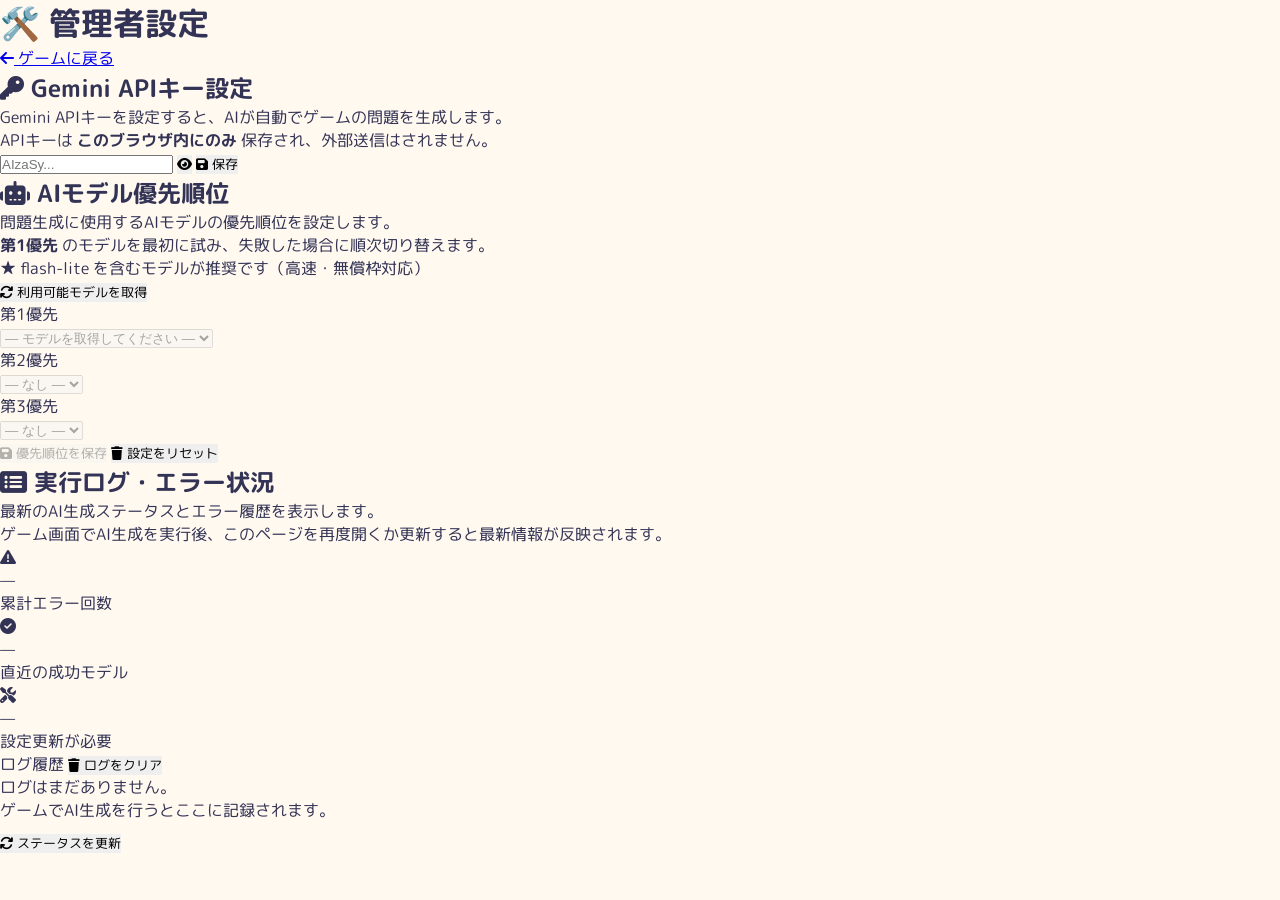
==== admin.html @ 8207ba92 "Create admin.html" ====
<!DOCTYPE html>
<html lang="ja">
<head>
  <meta charset="UTF-8" />
  <meta name="viewport" content="width=device-width, initial-scale=1.0" />
  <title>管理者設定 — ずけい れんしゅう</title>
  <link rel="stylesheet" href="css/style.css" />
  <link rel="stylesheet" href="css/admin.css" />
  <link href="https://fonts.googleapis.com/css2?family=M+PLUS+Rounded+1c:wght@400;700;800&display=swap" rel="stylesheet" />
  <link rel="stylesheet" href="https://cdn.jsdelivr.net/npm/@fortawesome/fontawesome-free@6.4.0/css/all.min.css" />
  <link rel="icon" href="data:,">
</head>
<body class="admin-body">

  <div class="admin-page">

    <!-- ヘッダー -->
    <header class="admin-header">
      <h1 class="admin-header-title">🛠️ 管理者設定</h1>
      <a href="index.html" class="admin-back-link">
        <i class="fa fa-arrow-left"></i> ゲームに戻る
      </a>
    </header>

    <!-- ==============================
         セクション 1: Gemini APIキー
         ============================== -->
    <section class="admin-section" id="section-apikey">
      <h2 class="admin-section-title">
        <i class="fa fa-key"></i> Gemini APIキー設定
      </h2>
      <div class="admin-section-body">
        <p class="admin-desc">
          Gemini APIキーを設定すると、AIが自動でゲームの問題を生成します。<br>
          APIキーは <strong>このブラウザ内にのみ</strong> 保存され、外部送信はされません。
        </p>
        <div class="admin-apikey-row">
          <input id="input-admin-apikey" type="password"
                 class="admin-input" placeholder="AIzaSy..." autocomplete="off" />
          <button id="btn-admin-apikey-show" class="admin-btn-icon" title="表示/非表示">
            <i class="fa fa-eye" id="apikey-eye-icon"></i>
          </button>
          <button id="btn-admin-apikey-save" class="admin-btn-primary">
            <i class="fa fa-save"></i> 保存
          </button>
        </div>
        <p id="apikey-status" class="admin-status-msg"></p>
      </div>
    </section>

    <!-- ==============================
         セクション 2: AIモデル優先順位
         ============================== -->
    <section class="admin-section" id="section-models">
      <h2 class="admin-section-title">
        <i class="fa fa-robot"></i> AIモデル優先順位
      </h2>
      <div class="admin-section-body">
        <p class="admin-desc">
          問題生成に使用するAIモデルの優先順位を設定します。<br>
          <strong>第1優先</strong> のモデルを最初に試み、失敗した場合に順次切り替えます。<br>
          <span class="admin-recommend-note">★ flash-lite を含むモデルが推奨です（高速・無償枠対応）</span>
        </p>

        <!-- モデル取得ボタン -->
        <button id="btn-fetch-models" class="admin-btn-secondary">
          <i class="fa fa-sync"></i> 利用可能モデルを取得
        </button>
        <p id="models-fetch-status" class="admin-status-msg"></p>

        <!-- 優先順位セレクター -->
        <div class="admin-priority-grid" id="priority-grid">
          <!-- 第1優先 -->
          <div class="admin-priority-row">
            <div class="admin-priority-label">
              <span class="priority-badge priority-1">第1優先</span>
            </div>
            <select id="select-model-1" class="admin-select" disabled>
              <option value="">— モデルを取得してください —</option>
            </select>
            <span class="priority-note" id="note-model-1"></span>
          </div>
          <!-- 第2優先 -->
          <div class="admin-priority-row">
            <div class="admin-priority-label">
              <span class="priority-badge priority-2">第2優先</span>
            </div>
            <select id="select-model-2" class="admin-select" disabled>
              <option value="">— なし —</option>
            </select>
            <span class="priority-note" id="note-model-2"></span>
          </div>
          <!-- 第3優先 -->
          <div class="admin-priority-row">
            <div class="admin-priority-label">
              <span class="priority-badge priority-3">第3優先</span>
            </div>
            <select id="select-model-3" class="admin-select" disabled>
              <option value="">— なし —</option>
            </select>
            <span class="priority-note" id="note-model-3"></span>
          </div>
        </div>

        <!-- 保存ボタン -->
        <div class="admin-save-row">
          <button id="btn-save-chain" class="admin-btn-primary" disabled>
            <i class="fa fa-save"></i> 優先順位を保存
          </button>
          <button id="btn-clear-chain" class="admin-btn-danger">
            <i class="fa fa-trash"></i> 設定をリセット
          </button>
        </div>
        <p id="chain-save-status" class="admin-status-msg"></p>

        <!-- 現在の有効チェーン表示 -->
        <div class="admin-current-chain" id="current-chain-display" style="display:none">
          <p class="admin-current-chain-label">現在の有効チェーン：</p>
          <div id="current-chain-badges" class="chain-badges"></div>
        </div>
      </div>
    </section>

    <!-- ==============================
         セクション 3: 実行ログ / エラー
         ============================== -->
    <section class="admin-section" id="section-logs">
      <h2 class="admin-section-title">
        <i class="fa fa-list-alt"></i> 実行ログ・エラー状況
      </h2>
      <div class="admin-section-body">
        <p class="admin-desc">
          最新のAI生成ステータスとエラー履歴を表示します。<br>
          ゲーム画面でAI生成を実行後、このページを再度開くか更新すると最新情報が反映されます。
        </p>

        <!-- ステータスカード -->
        <div class="admin-status-cards" id="status-cards">
          <div class="status-card" id="card-error-count">
            <div class="status-card-icon status-card-icon--error">
              <i class="fa fa-exclamation-triangle"></i>
            </div>
            <div class="status-card-body">
              <div class="status-card-value" id="val-error-count">—</div>
              <div class="status-card-label">累計エラー回数</div>
            </div>
          </div>
          <div class="status-card" id="card-last-model">
            <div class="status-card-icon status-card-icon--ok">
              <i class="fa fa-check-circle"></i>
            </div>
            <div class="status-card-body">
              <div class="status-card-value" id="val-last-model">—</div>
              <div class="status-card-label">直近の成功モデル</div>
            </div>
          </div>
          <div class="status-card" id="card-needs-redo">
            <div class="status-card-icon status-card-icon--warn">
              <i class="fa fa-tools"></i>
            </div>
            <div class="status-card-body">
              <div class="status-card-value" id="val-needs-redo">—</div>
              <div class="status-card-label">設定更新が必要</div>
            </div>
          </div>
        </div>

        <!-- 直近エラーメッセージ -->
        <div class="admin-last-error" id="last-error-box" style="display:none">
          <p class="admin-last-error-title">
            <i class="fa fa-exclamation-circle"></i> 直近のエラー
          </p>
          <p id="last-error-msg" class="admin-last-error-msg"></p>
          <p class="admin-last-error-action" id="last-error-action"></p>
        </div>

        <!-- ログ一覧 -->
        <div class="admin-log-header">
          <span class="admin-log-title">ログ履歴</span>
          <button id="btn-clear-log" class="admin-btn-text">
            <i class="fa fa-trash"></i> ログをクリア
          </button>
        </div>
        <div id="admin-log-list" class="admin-log-list">
          <p class="admin-log-empty">ログはまだありません。<br>ゲームでAI生成を行うとここに記録されます。</p>
        </div>

        <!-- 更新ボタン -->
        <button id="btn-refresh-status" class="admin-btn-secondary" style="margin-top:12px">
          <i class="fa fa-sync"></i> ステータスを更新
        </button>
      </div>
    </section>

  </div><!-- /.admin-page -->

  <!-- gemini.js のみ読み込む（app.js / canvas.js 不要） -->
  <script src="js/gemini.js"></script>
  <script src="js/admin.js"></script>
</body>
</html>
---- css/style.css ----
/* ========================================
   ずけい れんしゅう — Global Styles
   ======================================== */
*, *::before, *::after { box-sizing: border-box; margin: 0; padding: 0; }

:root {
  --primary:   #FF6B6B;
  --primary2:  #FF8E53;
  --correct:   #4CAF50;
  --wrong:     #FF5252;
  --bg:        #FFF9F0;
  --panel-bg:  #FFFFFF;
  --dot-color: #AACCEE;
  --line-color:#1A73E8;
  --hint-line: #BDD7FB;
  --grid-line: #DDE8F5;
  --text-main: #333355;
  --text-sub:  #667799;
  --shadow:    0 4px 16px rgba(0,0,0,.10);
  --radius:    16px;
  --font:      'M PLUS Rounded 1c', 'Kosugi Maru', sans-serif;
  --header-size: 56px;
}

html {
  height: 100%;
  font-family: var(--font);
  background: var(--bg);
  color: var(--text-main);
}

body {
  min-height: 100%;
  font-family: var(--font);
  background: var(--bg);
  color: var(--text-main);
}

/* ===== Screen management ===== */
.screen { display: none; width: 100%; min-height: 100vh; overflow-y: auto; }
.screen.active {
  display: flex;
  flex-direction: column;
  align-items: center;
  justify-content: flex-start;
}

/* ===== Buttons ===== */
button {
  cursor: pointer;
  font-family: var(--font);
  border: none;
  outline: none;
  transition: transform .1s, box-shadow .1s;
}
button:active { transform: scale(.95); }

.btn-start {
  margin-top: 28px;
  padding: 16px 56px;
  font-size: 1.4rem;
  font-weight: 800;
  color: #fff;
  background: linear-gradient(135deg, var(--primary), var(--primary2));
  border-radius: 50px;
  box-shadow: 0 6px 20px rgba(255,107,107,.45);
  letter-spacing: .05em;
}
.btn-start:disabled { opacity: .4; pointer-events: none; }
.btn-start:hover:not(:disabled) {
  box-shadow: 0 8px 28px rgba(255,107,107,.55);
  transform: translateY(-2px);
}

.btn-primary {
  padding: 0.55em 1.6em;
  font-size: 1.65rem;
  font-weight: 700;
  color: #fff;
  background: linear-gradient(135deg, var(--primary), var(--primary2));
  border-radius: 50px;
  box-shadow: 0 4px 12px rgba(255,107,107,.4);
  white-space: nowrap;
}
.btn-primary:hover { transform: translateY(-1px); }

.btn-sub {
  padding: 0.5em 1.4em;
  font-size: 1.5rem;
  font-weight: 700;
  color: var(--text-main);
  background: #EEF3FB;
  border-radius: 50px;
  box-shadow: 0 2px 8px rgba(0,0,0,.08);
  white-space: nowrap;
}
.btn-sub:hover { background: #DDE8F5; }

.btn-icon {
  width: 40px; height: 40px;
  border-radius: 50%;
  background: #EEF3FB;
  display: flex; align-items: center; justify-content: center;
  font-size: 1rem;
  color: var(--text-sub);
  flex-shrink: 0;
}

.btn-text-small {
  background: none;
  color: var(--text-sub);
  font-size: .85rem;
  text-decoration: underline dotted;
  padding: 4px 0;
  margin-top: 8px;
}

.btn-small {
  padding: 6px 16px;
  font-size: .85rem;
  font-weight: 700;
  color: #fff;
  background: var(--primary);
  border-radius: 20px;
}

/* ===== START SCREEN ===== */
.start-wrapper {
  display: flex;
  flex-direction: column;
  align-items: center;
  padding: 32px 24px 48px;
  max-width: 540px;
  width: 100%;
}

.start-cat {
  width: 140px; height: 140px;
  object-fit: contain;
  animation: bounce 2s infinite ease-in-out;
  filter: drop-shadow(0 8px 16px rgba(0,0,0,.15));
}

@keyframes bounce {
  0%, 100% { transform: translateY(0); }
  50%       { transform: translateY(-12px); }
}

.start-title {
  font-size: 2rem;
  font-weight: 800;
  margin-top: 16px;
  color: var(--primary);
  letter-spacing: .08em;
}
.start-sub { font-size: 1rem; color: var(--text-sub); margin-top: 6px; }

.level-select { width: 100%; margin-top: 28px; }
.level-label { font-size: .95rem; color: var(--text-sub); margin-bottom: 12px; text-align: center; }
.level-buttons { display: flex; flex-direction: column; gap: 12px; }

.level-btn {
  display: flex;
  align-items: center;
  gap: 14px;
  padding: 16px 20px;
  background: var(--panel-bg);
  border-radius: var(--radius);
  box-shadow: var(--shadow);
  border: 3px solid transparent;
  transition: border-color .2s, box-shadow .2s;
  text-align: left;
  width: 100%;
}
.level-btn.selected,
.level-btn:hover {
  border-color: var(--primary);
  box-shadow: 0 4px 20px rgba(255,107,107,.25);
}

.lv-icon { font-size: 1.2rem; min-width: 56px; text-align: center; }
.lv-name { font-size: 1.05rem; font-weight: 800; color: var(--text-main); flex: 1; }
.lv-desc { font-size: .8rem; color: var(--text-sub); white-space: nowrap; }

/* API Key */
.api-section { width: 100%; margin-top: 20px; text-align: center; }
#api-key-panel {
  display: flex;
  flex-wrap: wrap;
  gap: 8px;
  align-items: center;
  justify-content: center;
  margin-top: 8px;
  padding: 12px 16px;
  background: var(--panel-bg);
  border-radius: var(--radius);
  box-shadow: var(--shadow);
}
#input-api-key {
  flex: 1 1 200px;
  padding: 8px 12px;
  border: 2px solid #DDE8F5;
  border-radius: 24px;
  font-size: .9rem;
  font-family: var(--font);
  outline: none;
  min-width: 0;
}
#input-api-key:focus { border-color: var(--primary); }
.api-note { width: 100%; font-size: .75rem; color: var(--text-sub); margin-top: 4px; }

/* 管理者モデル設定ボタン */
.admin-model-btn { color: #1A73E8; margin-top: 6px; }

/* ===== GAME SCREEN ===== */
#screen-game { overflow-y: auto; }

.game-header {
  width: 100%;
  display: flex;
  align-items: center;
  gap: 12px;
  padding: 10px 16px;
  background: var(--panel-bg);
  border-bottom: 2px solid #EEF3FB;
  position: sticky;
  top: 0;
  z-index: 10;
  align-self: stretch;
}

.progress-area { flex: 1; display: flex; flex-direction: column; gap: 4px; min-width: 0; }
#progress-text { font-size: .85rem; font-weight: 700; color: var(--text-sub); }
.progress-bar-bg { width: 100%; height: 8px; background: #DDE8F5; border-radius: 8px; overflow: hidden; }
.progress-bar-fill {
  height: 100%;
  background: linear-gradient(90deg, var(--primary), var(--primary2));
  border-radius: 8px;
  transition: width .4s ease;
}
.score-area { font-size: 1rem; font-weight: 800; color: var(--primary); white-space: nowrap; }

.game-main {
  width: 100%;
  max-width: 1000px;
  display: flex;
  flex-direction: column;
  align-items: center;
  padding: 12px 16px 32px;
  gap: 16px;
  flex: 1;
}

.problem-row { display: flex; gap: 24px; width: 100%; justify-content: center; }
.panel { display: flex; flex-direction: column; align-items: center; gap: 6px; flex: 1 1 0; min-width: 0; }
.panel-label { font-size: 1.1rem; font-weight: 800; color: var(--text-sub); letter-spacing: .05em; }

/* グリッドヘッダー */
.grid-outer { display: flex; flex-direction: column; width: 100%; align-items: flex-start; }
.col-header { display: flex; padding-left: var(--header-size); width: 100%; margin-bottom: 2px; }
.col-header-cell {
  flex: 1;
  text-align: center;
  font-size: 1.4rem;
  font-weight: 800;
  color: #5588CC;
  line-height: var(--header-size);
}
.grid-body { display: flex; flex-direction: row; width: 100%; align-items: flex-start; }
.row-header { display: flex; flex-direction: column; width: var(--header-size); flex-shrink: 0; }
.row-header-cell { flex: 1; display: flex; align-items: center; justify-content: center; font-size: 1.8rem; line-height: 1; }

.canvas-wrap {
  position: relative;
  background: var(--panel-bg);
  border-radius: var(--radius);
  box-shadow: var(--shadow);
  overflow: hidden;
  border: 3px solid #DDE8F5;
  flex: 1 1 0;
  min-width: 0;
  aspect-ratio: 1 / 1;
}
.canvas-wrap canvas { position: absolute; top: 0; left: 0; width: 100% !important; height: 100% !important; }
#canvas-model   { z-index: 1; }
#canvas-answer  { z-index: 1; }
#canvas-overlay { z-index: 2; cursor: crosshair; }

.hint-msg {
  font-size: 1.2rem;
  font-weight: 700;
  color: #1A73E8;
  background: #EAF2FF;
  padding: 10px 28px;
  border-radius: 20px;
  text-align: center;
  white-space: nowrap;
}

.action-row {
  display: flex;
  gap: 12px;
  align-items: center;
  flex-wrap: nowrap;
  justify-content: center;
  width: 100%;
  overflow-x: auto;
}
.action-row .btn-sub,
.action-row .btn-primary { flex: 0 0 auto; white-space: nowrap; }

/* ===== FEEDBACK OVERLAY ===== */
.feedback-overlay {
  position: fixed;
  inset: 0;
  background: rgba(0,0,0,.5);
  display: flex;
  align-items: center;
  justify-content: center;
  z-index: 100;
  padding: 16px;
  overflow-y: auto;
}
.feedback-box {
  background: var(--panel-bg);
  border-radius: 24px;
  padding: 28px 24px;
  max-width: 440px;
  width: 100%;
  text-align: center;
  box-shadow: 0 12px 40px rgba(0,0,0,.25);
  animation: popIn .3s cubic-bezier(.34,1.56,.64,1);
  max-height: 90vh;
  overflow-y: auto;
}
@keyframes popIn {
  from { transform: scale(.6); opacity: 0; }
  to   { transform: scale(1);  opacity: 1; }
}
.fb-title { font-size: 1.4rem; font-weight: 800; margin-bottom: 8px; }
.fb-title.wrong   { color: var(--wrong); }
.fb-title.correct { color: var(--correct); }
.fb-desc { font-size: .95rem; color: var(--text-sub); margin-bottom: 12px; }
#canvas-wrong {
  width: 100% !important; height: auto !important;
  border-radius: var(--radius);
  border: 2px solid #DDE8F5;
  display: block;
  max-width: 280px;
  margin: 0 auto 12px;
}
.gotit-img {
  width: 140px; height: 140px;
  object-fit: contain;
  animation: spinBounce .5s cubic-bezier(.34,1.56,.64,1);
  margin-bottom: 8px;
}
@keyframes spinBounce {
  from { transform: scale(.3) rotate(-30deg); opacity: 0; }
  to   { transform: scale(1)  rotate(0deg);  opacity: 1; }
}
.mt16 { margin-top: 16px; }

/* ===== RESULT SCREEN ===== */
.result-wrapper { display: flex; flex-direction: column; align-items: center; padding: 40px 24px 48px; max-width: 440px; width: 100%; }
.result-cat { width: 140px; height: 140px; object-fit: contain; animation: bounce 2s infinite; }
.result-title { font-size: 1.8rem; font-weight: 800; color: var(--primary); margin-top: 16px; }
.result-score-label { font-size: 1rem; color: var(--text-sub); margin-top: 20px; }
.result-score { font-size: 3rem; font-weight: 800; color: var(--text-main); margin-top: 4px; }
.result-msg { font-size: 1rem; color: var(--text-sub); margin-top: 12px; text-align: center; line-height: 1.7; }
.result-buttons { display: flex; gap: 16px; margin-top: 32px; flex-wrap: wrap; justify-content: center; }

/* ===== LOADING ===== */
.loading-overlay {
  position: fixed; inset: 0;
  background: rgba(255,249,240,.85);
  display: flex; align-items: center; justify-content: center;
  z-index: 200;
}
.loading-box { display: flex; flex-direction: column; align-items: center; gap: 16px; font-size: 1.1rem; color: var(--text-sub); font-weight: 700; }
.spinner { width: 48px; height: 48px; border: 5px solid #DDE8F5; border-top-color: var(--primary); border-radius: 50%; animation: spin .8s linear infinite; }
@keyframes spin { to { transform: rotate(360deg); } }

/* ===== Utility ===== */
.hidden { display: none !important; }

/* ========================================
   管理者モデル設定UI（v2.3 追加）
   ======================================== */

/* ── エラー・通知バナー ─────────────────────────────────────── */
.model-error-banner {
  position: fixed;
  top: 0; left: 0; right: 0;
  padding: 10px 20px;
  font-size: 13px;
  font-family: var(--font);
  font-weight: 700;
  text-align: center;
  cursor: pointer;
  z-index: 9999;
  transition: background .3s;
  line-height: 1.5;
}
/* エラー種別: error（赤） */
.model-error-banner--error {
  background: #c62828;
  color: #fff;
}
.model-error-banner--error:hover { background: #b71c1c; }

/* エラー種別: info（青） */
.model-error-banner--info {
  background: #1565c0;
  color: #fff;
}
.model-error-banner--info:hover { background: #0d47a1; }

/* ── 管理者モデル設定パネル ──────────────────────────────────── */
.admin-panel {
  position: fixed;
  top: 50%; left: 50%;
  transform: translate(-50%, -50%);
  background: var(--panel-bg);
  border-radius: 16px;
  box-shadow: 0 8px 32px rgba(0,0,0,.28);
  padding: 24px 20px 20px;
  z-index: 10000;
  width: 92%;
  max-width: 480px;
  max-height: 80vh;
  overflow-y: auto;
  animation: popIn .25s cubic-bezier(.34,1.56,.64,1);
}

.admin-panel-title {
  font-size: 1.1rem;
  font-weight: 800;
  color: var(--text-main);
  margin-bottom: 6px;
}
.admin-panel-desc {
  font-size: .82rem;
  color: var(--text-sub);
  margin-bottom: 16px;
  line-height: 1.6;
}

/* モデル一覧コンテナ */
.admin-model-list {
  display: flex;
  flex-direction: column;
  gap: 8px;
  margin-bottom: 16px;
}

/* 各モデル行 */
.admin-model-item {
  display: flex;
  align-items: center;
  gap: 10px;
  padding: 10px 14px;
  border-radius: 10px;
  border: 2px solid #DDE8F5;
  cursor: pointer;
  transition: border-color .15s, background .15s;
  background: #FAFBFF;
}
.admin-model-item:hover { border-color: #1A73E8; background: #EAF2FF; }
.admin-model-item--selected { border-color: #1A73E8; background: #EAF2FF; }

.admin-model-item input[type="checkbox"] {
  width: 18px; height: 18px;
  flex-shrink: 0;
  accent-color: #1A73E8;
  cursor: pointer;
}

.admin-model-name {
  font-size: .88rem;
  font-weight: 700;
  color: var(--text-main);
  flex: 1;
  word-break: break-all;
}

/* バッジコンテナ */
.admin-model-badges {
  display: flex;
  flex-wrap: wrap;
  gap: 4px;
  flex-shrink: 0;
}

/* バッジ共通 */
.badge {
  display: inline-block;
  padding: 2px 8px;
  border-radius: 20px;
  font-size: .72rem;
  font-weight: 800;
  white-space: nowrap;
}
/* ★推奨 */
.badge--recommend { background: #FFF3CD; color: #856404; border: 1px solid #FFEAA7; }
/* 設定済み優先順位 */
.badge--order { background: #D4EDDA; color: #155724; border: 1px solid #C3E6CB; }
/* 現在の実行チェーン順位 */
.badge--active { background: #CCE5FF; color: #004085; border: 1px solid #B8DAFF; }

/* 推奨案内ノート */
.admin-model-note {
  font-size: .8rem;
  color: #1A73E8;
  background: #EAF2FF;
  padding: 8px 12px;
  border-radius: 8px;
  margin-bottom: 8px;
  line-height: 1.5;
}

/* ローディング・エラーメッセージ */
.admin-loading { font-size: .9rem; color: var(--text-sub); padding: 16px 0; text-align: center; }
.admin-error   { font-size: .85rem; color: var(--wrong); padding: 16px 0; text-align: center; line-height: 1.6; }

/* パネル下部アクションボタン行 */
.admin-panel-actions {
  display: flex;
  gap: 10px;
  justify-content: flex-end;
  padding-top: 4px;
}
/* パネル内ボタンはサイズを小さくしてパネルに収まるようにする */
.admin-panel-actions .btn-sub,
.admin-panel-actions .btn-primary {
  font-size: 1rem;
  padding: 0.45em 1.2em;
}

/* ===== Responsive — タブレット ===== */
@media (min-width: 601px) and (max-width: 900px) {
  :root { --header-size: 44px; }
  .problem-row { gap: 16px; }
  .action-row { gap: 10px; }
  .action-row .btn-sub     { font-size: 1.25rem; }
  .action-row .btn-primary { font-size: 1.35rem; }
}

/* ===== Responsive — スマートフォン ===== */
@media (max-width: 600px) {
  .start-cat { width: 100px; height: 100px; }
  .start-title { font-size: 1.5rem; }
  .start-sub { font-size: .9rem; }
  .btn-start { font-size: 1.1rem; padding: 13px 36px; }
  .lv-desc { display: none; }

  .problem-row { flex-direction: column; align-items: center; gap: 16px; }
  .panel { width: 100%; max-width: 380px; }

  .game-header { padding: 8px 12px; gap: 8px; }
  #progress-text { font-size: .75rem; }
  .score-area { font-size: .9rem; }
  .game-main { padding: 8px 8px 24px; gap: 10px; }

  :root { --header-size: 36px; }

  .action-row { gap: 6px; }
  .action-row .btn-sub     { font-size: 1rem;    padding: 0.5em 1em; }
  .action-row .btn-primary { font-size: 1.05rem; padding: 0.5em 1.1em; }

  .hint-msg { font-size: 1rem; padding: 8px 16px; white-space: normal; }
  #canvas-wrong { max-width: 220px; }
  .gotit-img { width: 110px; height: 110px; }
  .fb-title { font-size: 1.2rem; }
  .feedback-box { padding: 20px 16px; }

  .result-cat { width: 110px; height: 110px; }
  .result-title { font-size: 1.5rem; }
  .result-score { font-size: 2.4rem; }

  /* 管理者パネルをフルほぼ幅に */
  .admin-panel { width: 96%; padding: 18px 14px 16px; }
  .model-error-banner { font-size: 11px; padding: 8px 12px; }
}

/* ===== 極小画面 ===== */
@media (max-width: 360px) {
  .start-title { font-size: 1.3rem; }
  :root { --header-size: 28px; }
  .action-row { gap: 4px; }
  .action-row .btn-sub     { font-size: .85rem; padding: 0.45em 0.8em; }
  .action-row .btn-primary { font-size: .9rem;  padding: 0.45em 0.9em; }
  .admin-panel { padding: 14px 10px 12px; }
}
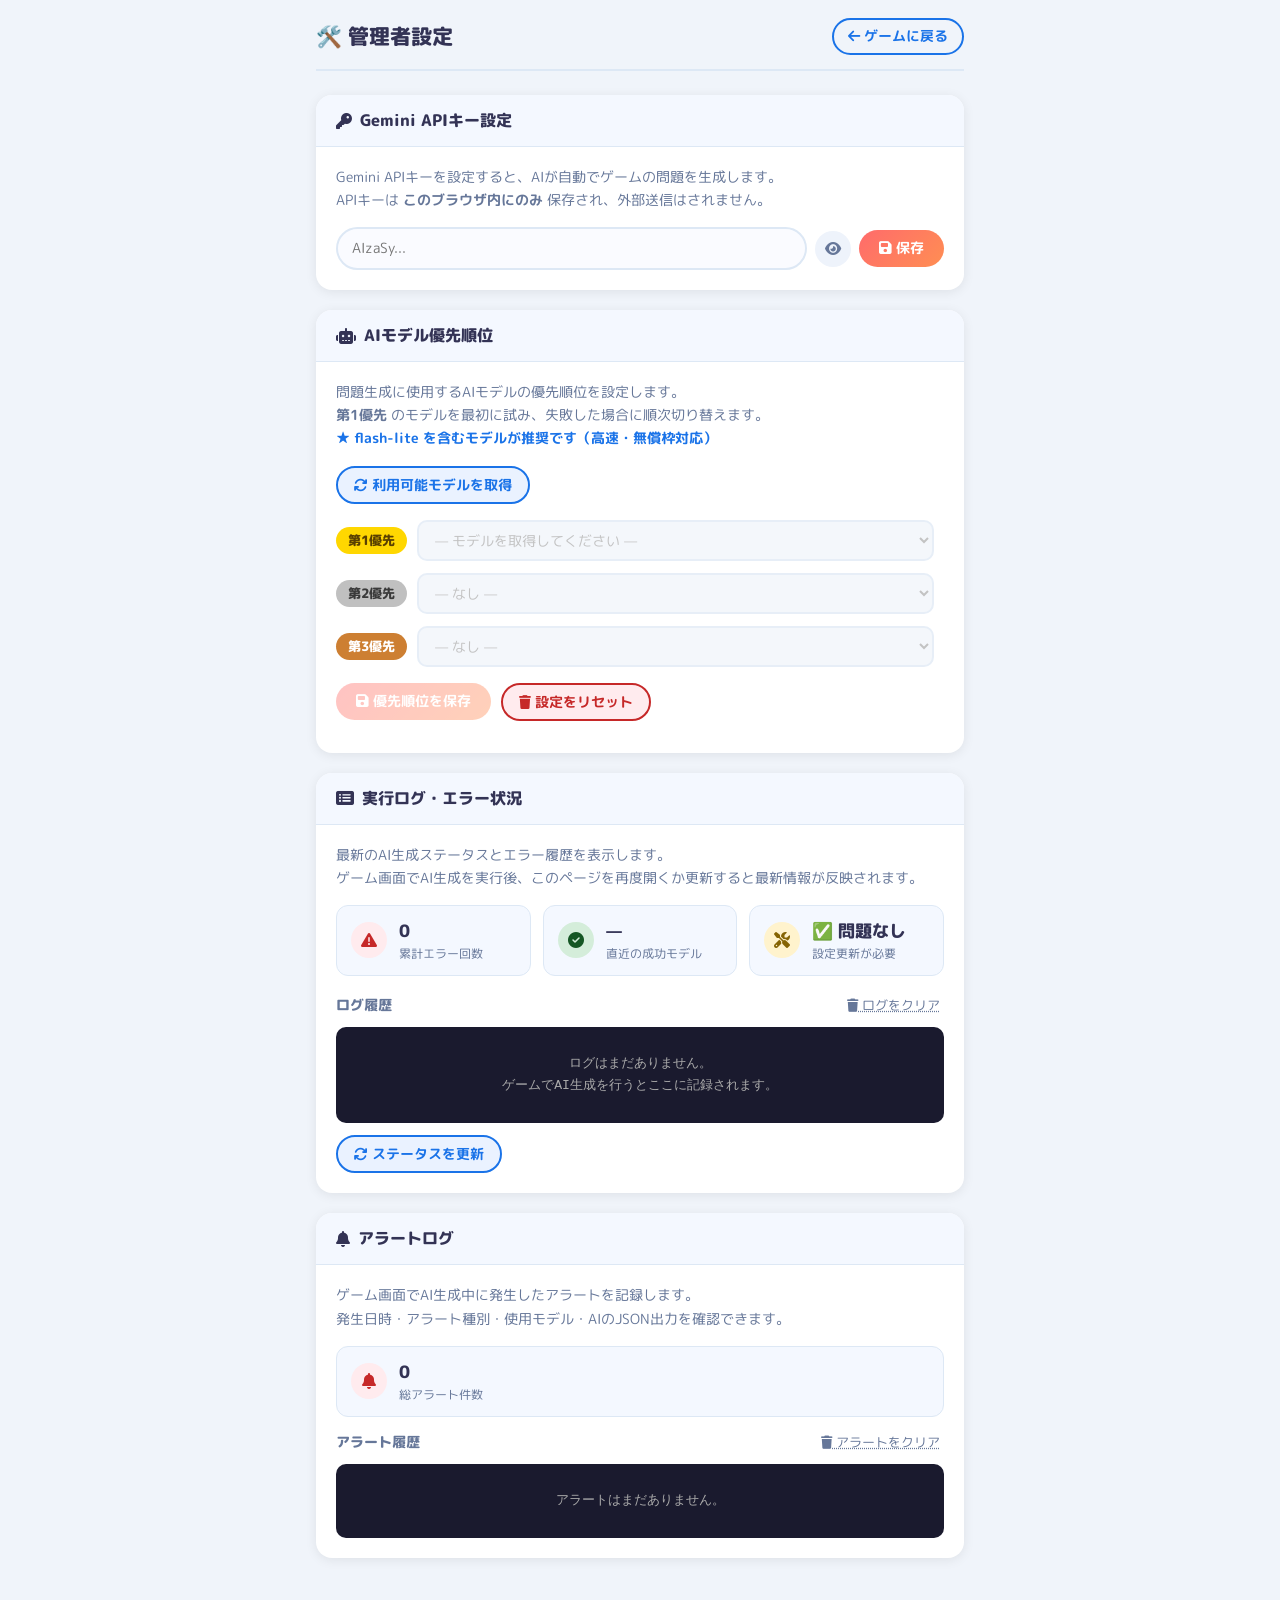
==== commit 21d2a525: "Update admin.html" ====
--- a/admin.html
+++ b/admin.html
@@ -192,6 +192,45 @@
       </div>
     </section>
 
+    <!-- ==============================
+     セクション 4: アラートログ（v1.1追加）
+     ============================== -->
+<section class="admin-section" id="section-alerts">
+  <h2 class="admin-section-title">
+    <i class="fa fa-bell"></i> アラートログ
+  </h2>
+  <div class="admin-section-body">
+    <p class="admin-desc">
+      ゲーム画面でAI生成中に発生したアラートを記録します。<br>
+      発生日時・アラート種別・使用モデル・AIのJSON出力を確認できます。
+    </p>
+
+    <!-- アラート件数カード -->
+    <div class="admin-status-cards" style="margin-bottom:12px">
+      <div class="status-card">
+        <div class="status-card-icon status-card-icon--error">
+          <i class="fa fa-bell"></i>
+        </div>
+        <div class="status-card-body">
+          <div class="status-card-value" id="val-alert-count">—</div>
+          <div class="status-card-label">総アラート件数</div>
+        </div>
+      </div>
+    </div>
+
+    <!-- アラートログ一覧 -->
+    <div class="admin-log-header">
+      <span class="admin-log-title">アラート履歴</span>
+      <button id="btn-clear-alert-log" class="admin-btn-text">
+        <i class="fa fa-trash"></i> アラートをクリア
+      </button>
+    </div>
+    <div id="alert-log-list" class="admin-log-list alert-log-list">
+      <p class="admin-log-empty">アラートはまだありません。</p>
+    </div>
+  </div>
+</section>
+    
   </div><!-- /.admin-page -->
 
   <!-- gemini.js のみ読み込む（app.js / canvas.js 不要） -->
--- a/css/style.css
+++ b/css/style.css
@@ -156,7 +156,7 @@
 .start-sub { font-size: 1rem; color: var(--text-sub); margin-top: 6px; }
 
 .level-select { width: 100%; margin-top: 28px; }
-.level-label { font-size: .95rem; color: var(--text-sub); margin-bottom: 12px; text-align: center; }
+.level-label  { font-size: .95rem; color: var(--text-sub); margin-bottom: 12px; text-align: center; }
 .level-buttons { display: flex; flex-direction: column; gap: 12px; }
 
 .level-btn {
@@ -182,7 +182,7 @@
 .lv-name { font-size: 1.05rem; font-weight: 800; color: var(--text-main); flex: 1; }
 .lv-desc { font-size: .8rem; color: var(--text-sub); white-space: nowrap; }
 
-/* API Key */
+/* ===== API Key ===== */
 .api-section { width: 100%; margin-top: 20px; text-align: center; }
 #api-key-panel {
   display: flex;
@@ -209,7 +209,7 @@
 #input-api-key:focus { border-color: var(--primary); }
 .api-note { width: 100%; font-size: .75rem; color: var(--text-sub); margin-top: 4px; }
 
-/* 管理者モデル設定ボタン */
+/* 管理者設定ボタン（admin.html へのリンク） */
 .admin-model-btn { color: #1A73E8; margin-top: 6px; }
 
 /* ===== GAME SCREEN ===== */
@@ -385,14 +385,14 @@
 .hidden { display: none !important; }
 
 /* ========================================
-   管理者モデル設定UI（v2.3 追加）
+   エラー・通知バナー（× 閉じボタン付き）
+   v2.5 以降
    ======================================== */
 
-/* ── エラー・通知バナー ─────────────────────────────────────── */
 .model-error-banner {
   position: fixed;
   top: 0; left: 0; right: 0;
-  padding: 10px 20px;
+  padding: 8px 48px 8px 20px; /* 右側に × ボタン分の余白 */
   font-size: 13px;
   font-family: var(--font);
   font-weight: 700;
@@ -401,141 +401,46 @@
   z-index: 9999;
   transition: background .3s;
   line-height: 1.5;
-}
-/* エラー種別: error（赤） */
-.model-error-banner--error {
-  background: #c62828;
-  color: #fff;
-}
+  display: flex;
+  align-items: center;
+  justify-content: center;
+}
+.model-error-banner--error { background: #c62828; color: #fff; }
 .model-error-banner--error:hover { background: #b71c1c; }
-
-/* エラー種別: info（青） */
-.model-error-banner--info {
-  background: #1565c0;
-  color: #fff;
-}
-.model-error-banner--info:hover { background: #0d47a1; }
-
-/* ── 管理者モデル設定パネル ──────────────────────────────────── */
-.admin-panel {
-  position: fixed;
-  top: 50%; left: 50%;
-  transform: translate(-50%, -50%);
-  background: var(--panel-bg);
-  border-radius: 16px;
-  box-shadow: 0 8px 32px rgba(0,0,0,.28);
-  padding: 24px 20px 20px;
-  z-index: 10000;
-  width: 92%;
-  max-width: 480px;
-  max-height: 80vh;
-  overflow-y: auto;
-  animation: popIn .25s cubic-bezier(.34,1.56,.64,1);
-}
-
-.admin-panel-title {
-  font-size: 1.1rem;
-  font-weight: 800;
-  color: var(--text-main);
-  margin-bottom: 6px;
-}
-.admin-panel-desc {
-  font-size: .82rem;
-  color: var(--text-sub);
-  margin-bottom: 16px;
-  line-height: 1.6;
-}
-
-/* モデル一覧コンテナ */
-.admin-model-list {
-  display: flex;
-  flex-direction: column;
-  gap: 8px;
-  margin-bottom: 16px;
-}
-
-/* 各モデル行 */
-.admin-model-item {
-  display: flex;
-  align-items: center;
-  gap: 10px;
-  padding: 10px 14px;
-  border-radius: 10px;
-  border: 2px solid #DDE8F5;
+.model-error-banner--info  { background: #1565c0; color: #fff; }
+.model-error-banner--info:hover  { background: #0d47a1; }
+
+/* バナー本文テキスト */
+.banner-text { flex: 1; text-align: center; }
+
+/* × 閉じボタン */
+.banner-close {
+  position: absolute;
+  right: 12px;
+  top: 50%;
+  transform: translateY(-50%);
+  background: none;
+  border: none;
+  color: inherit;
+  font-size: 18px;
+  font-weight: 900;
+  line-height: 1;
   cursor: pointer;
-  transition: border-color .15s, background .15s;
-  background: #FAFBFF;
-}
-.admin-model-item:hover { border-color: #1A73E8; background: #EAF2FF; }
-.admin-model-item--selected { border-color: #1A73E8; background: #EAF2FF; }
-
-.admin-model-item input[type="checkbox"] {
-  width: 18px; height: 18px;
-  flex-shrink: 0;
-  accent-color: #1A73E8;
-  cursor: pointer;
-}
-
-.admin-model-name {
-  font-size: .88rem;
-  font-weight: 700;
-  color: var(--text-main);
-  flex: 1;
-  word-break: break-all;
-}
-
-/* バッジコンテナ */
-.admin-model-badges {
-  display: flex;
-  flex-wrap: wrap;
-  gap: 4px;
-  flex-shrink: 0;
-}
-
-/* バッジ共通 */
-.badge {
-  display: inline-block;
-  padding: 2px 8px;
-  border-radius: 20px;
-  font-size: .72rem;
-  font-weight: 800;
-  white-space: nowrap;
-}
-/* ★推奨 */
-.badge--recommend { background: #FFF3CD; color: #856404; border: 1px solid #FFEAA7; }
-/* 設定済み優先順位 */
-.badge--order { background: #D4EDDA; color: #155724; border: 1px solid #C3E6CB; }
-/* 現在の実行チェーン順位 */
-.badge--active { background: #CCE5FF; color: #004085; border: 1px solid #B8DAFF; }
-
-/* 推奨案内ノート */
-.admin-model-note {
-  font-size: .8rem;
-  color: #1A73E8;
-  background: #EAF2FF;
-  padding: 8px 12px;
-  border-radius: 8px;
-  margin-bottom: 8px;
-  line-height: 1.5;
-}
-
-/* ローディング・エラーメッセージ */
-.admin-loading { font-size: .9rem; color: var(--text-sub); padding: 16px 0; text-align: center; }
-.admin-error   { font-size: .85rem; color: var(--wrong); padding: 16px 0; text-align: center; line-height: 1.6; }
-
-/* パネル下部アクションボタン行 */
-.admin-panel-actions {
-  display: flex;
-  gap: 10px;
-  justify-content: flex-end;
-  padding-top: 4px;
-}
-/* パネル内ボタンはサイズを小さくしてパネルに収まるようにする */
-.admin-panel-actions .btn-sub,
-.admin-panel-actions .btn-primary {
-  font-size: 1rem;
-  padding: 0.45em 1.2em;
-}
+  padding: 4px 6px;
+  border-radius: 4px;
+  opacity: 0.75;
+  transition: opacity .15s, background .15s;
+}
+.banner-close:hover {
+  opacity: 1;
+  background: rgba(255,255,255,.2);
+}
+
+@media (max-width: 600px) {
+  .model-error-banner { font-size: 11px; padding: 7px 40px 7px 12px; }
+  .banner-close { font-size: 16px; right: 8px; }
+}
+
 
 /* ===== Responsive — タブレット ===== */
 @media (min-width: 601px) and (max-width: 900px) {
@@ -548,19 +453,19 @@
 
 /* ===== Responsive — スマートフォン ===== */
 @media (max-width: 600px) {
-  .start-cat { width: 100px; height: 100px; }
+  .start-cat   { width: 100px; height: 100px; }
   .start-title { font-size: 1.5rem; }
-  .start-sub { font-size: .9rem; }
-  .btn-start { font-size: 1.1rem; padding: 13px 36px; }
-  .lv-desc { display: none; }
+  .start-sub   { font-size: .9rem; }
+  .btn-start   { font-size: 1.1rem; padding: 13px 36px; }
+  .lv-desc     { display: none; }
 
   .problem-row { flex-direction: column; align-items: center; gap: 16px; }
-  .panel { width: 100%; max-width: 380px; }
-
-  .game-header { padding: 8px 12px; gap: 8px; }
+  .panel       { width: 100%; max-width: 380px; }
+
+  .game-header   { padding: 8px 12px; gap: 8px; }
   #progress-text { font-size: .75rem; }
-  .score-area { font-size: .9rem; }
-  .game-main { padding: 8px 8px 24px; gap: 10px; }
+  .score-area    { font-size: .9rem; }
+  .game-main     { padding: 8px 8px 24px; gap: 10px; }
 
   :root { --header-size: 36px; }
 
@@ -568,18 +473,16 @@
   .action-row .btn-sub     { font-size: 1rem;    padding: 0.5em 1em; }
   .action-row .btn-primary { font-size: 1.05rem; padding: 0.5em 1.1em; }
 
-  .hint-msg { font-size: 1rem; padding: 8px 16px; white-space: normal; }
+  .hint-msg    { font-size: 1rem; padding: 8px 16px; white-space: normal; }
   #canvas-wrong { max-width: 220px; }
-  .gotit-img { width: 110px; height: 110px; }
-  .fb-title { font-size: 1.2rem; }
+  .gotit-img   { width: 110px; height: 110px; }
+  .fb-title    { font-size: 1.2rem; }
   .feedback-box { padding: 20px 16px; }
 
-  .result-cat { width: 110px; height: 110px; }
+  .result-cat   { width: 110px; height: 110px; }
   .result-title { font-size: 1.5rem; }
   .result-score { font-size: 2.4rem; }
 
-  /* 管理者パネルをフルほぼ幅に */
-  .admin-panel { width: 96%; padding: 18px 14px 16px; }
   .model-error-banner { font-size: 11px; padding: 8px 12px; }
 }
 
@@ -590,5 +493,4 @@
   .action-row { gap: 4px; }
   .action-row .btn-sub     { font-size: .85rem; padding: 0.45em 0.8em; }
   .action-row .btn-primary { font-size: .9rem;  padding: 0.45em 0.9em; }
-  .admin-panel { padding: 14px 10px 12px; }
-}
+}
--- a/css/admin.css
+++ b/css/admin.css
@@ -0,0 +1,352 @@
+/* ============================================================
+   admin.css  v1.0
+   管理者設定画面（admin.html）専用スタイル
+   style.css の変数・ボタン定義を継承する
+   ============================================================ */
+
+/* ── ページ全体 ── */
+.admin-body {
+  background: #F0F4FA;
+  min-height: 100vh;
+}
+
+.admin-page {
+  max-width: 680px;
+  margin: 0 auto;
+  padding: 0 16px 48px;
+}
+
+/* ── ヘッダー ── */
+.admin-header {
+  display: flex;
+  align-items: center;
+  justify-content: space-between;
+  padding: 18px 0 14px;
+  border-bottom: 2px solid #DDE8F5;
+  margin-bottom: 24px;
+  gap: 12px;
+  flex-wrap: wrap;
+}
+.admin-header-title {
+  font-size: 1.3rem;
+  font-weight: 800;
+  color: var(--text-main);
+}
+.admin-back-link {
+  font-size: .88rem;
+  font-weight: 700;
+  color: #1A73E8;
+  text-decoration: none;
+  padding: 6px 14px;
+  border: 2px solid #1A73E8;
+  border-radius: 20px;
+  transition: background .15s;
+  white-space: nowrap;
+}
+.admin-back-link:hover { background: #EAF2FF; }
+
+/* ── セクション ── */
+.admin-section {
+  background: #fff;
+  border-radius: 16px;
+  box-shadow: 0 2px 12px rgba(0,0,0,.08);
+  margin-bottom: 20px;
+  overflow: hidden;
+}
+.admin-section-title {
+  font-size: 1rem;
+  font-weight: 800;
+  color: var(--text-main);
+  padding: 14px 20px;
+  background: #F4F8FF;
+  border-bottom: 1px solid #DDE8F5;
+  display: flex;
+  align-items: center;
+  gap: 8px;
+}
+.admin-section-body {
+  padding: 18px 20px 20px;
+}
+.admin-desc {
+  font-size: .85rem;
+  color: var(--text-sub);
+  line-height: 1.7;
+  margin-bottom: 16px;
+}
+.admin-recommend-note {
+  color: #1A73E8;
+  font-weight: 700;
+}
+
+/* ── APIキー行 ── */
+.admin-apikey-row {
+  display: flex;
+  gap: 8px;
+  align-items: center;
+  flex-wrap: wrap;
+}
+.admin-input {
+  flex: 1 1 220px;
+  padding: 9px 14px;
+  border: 2px solid #DDE8F5;
+  border-radius: 24px;
+  font-size: .9rem;
+  font-family: var(--font);
+  outline: none;
+  min-width: 0;
+  background: #FAFBFF;
+}
+.admin-input:focus { border-color: #1A73E8; }
+
+/* ── ボタン ── */
+.admin-btn-primary {
+  padding: 8px 20px;
+  font-size: .9rem;
+  font-weight: 700;
+  color: #fff;
+  background: linear-gradient(135deg, var(--primary), var(--primary2));
+  border-radius: 24px;
+  border: none;
+  cursor: pointer;
+  white-space: nowrap;
+  transition: opacity .15s;
+  font-family: var(--font);
+}
+.admin-btn-primary:hover { opacity: .88; }
+.admin-btn-primary:disabled { opacity: .4; cursor: not-allowed; }
+
+.admin-btn-secondary {
+  padding: 7px 16px;
+  font-size: .85rem;
+  font-weight: 700;
+  color: #1A73E8;
+  background: #EAF2FF;
+  border: 2px solid #1A73E8;
+  border-radius: 20px;
+  cursor: pointer;
+  font-family: var(--font);
+  transition: background .15s;
+}
+.admin-btn-secondary:hover { background: #CCE5FF; }
+
+.admin-btn-danger {
+  padding: 7px 16px;
+  font-size: .85rem;
+  font-weight: 700;
+  color: #c62828;
+  background: #FFEBEE;
+  border: 2px solid #c62828;
+  border-radius: 20px;
+  cursor: pointer;
+  font-family: var(--font);
+  transition: background .15s;
+}
+.admin-btn-danger:hover { background: #FFCDD2; }
+
+.admin-btn-icon {
+  width: 36px; height: 36px;
+  border-radius: 50%;
+  background: #EEF3FB;
+  border: none;
+  cursor: pointer;
+  display: flex; align-items: center; justify-content: center;
+  font-size: .9rem;
+  color: var(--text-sub);
+  flex-shrink: 0;
+  font-family: var(--font);
+}
+.admin-btn-icon:hover { background: #DDE8F5; }
+
+.admin-btn-text {
+  background: none;
+  border: none;
+  font-size: .82rem;
+  color: var(--text-sub);
+  cursor: pointer;
+  font-family: var(--font);
+  text-decoration: underline dotted;
+  padding: 4px;
+}
+
+/* ── ステータスメッセージ ── */
+.admin-status-msg {
+  font-size: .82rem;
+  font-weight: 700;
+  margin-top: 8px;
+  padding: 6px 10px;
+  border-radius: 8px;
+  display: none;
+}
+.admin-status-msg--ok   { color: #155724; background: #d4edda; }
+.admin-status-msg--warn { color: #856404; background: #fff3cd; }
+.admin-status-msg--error{ color: #721c24; background: #f8d7da; }
+.admin-status-msg--info { color: #004085; background: #cce5ff; }
+
+/* ── 優先順位グリッド ── */
+.admin-priority-grid {
+  display: flex;
+  flex-direction: column;
+  gap: 12px;
+  margin: 16px 0;
+}
+.admin-priority-row {
+  display: flex;
+  align-items: center;
+  gap: 10px;
+  flex-wrap: wrap;
+}
+.admin-priority-label { flex-shrink: 0; }
+.priority-badge {
+  display: inline-block;
+  padding: 4px 12px;
+  border-radius: 20px;
+  font-size: .8rem;
+  font-weight: 800;
+  white-space: nowrap;
+}
+.priority-1 { background: #FFD700; color: #5a4000; }
+.priority-2 { background: #C0C0C0; color: #3a3a3a; }
+.priority-3 { background: #CD7F32; color: #fff; }
+
+.admin-select {
+  flex: 1 1 200px;
+  padding: 8px 12px;
+  border: 2px solid #DDE8F5;
+  border-radius: 10px;
+  font-size: .87rem;
+  font-family: var(--font);
+  background: #FAFBFF;
+  outline: none;
+  cursor: pointer;
+  min-width: 0;
+}
+.admin-select:focus { border-color: #1A73E8; }
+.admin-select:disabled { background: #F0F4FA; color: #aaa; cursor: not-allowed; }
+
+.priority-note {
+  font-size: .78rem;
+  color: var(--text-sub);
+  white-space: nowrap;
+}
+.priority-note--recommend { color: #1A73E8; font-weight: 700; }
+
+/* ── 保存行 ── */
+.admin-save-row {
+  display: flex;
+  gap: 10px;
+  align-items: center;
+  flex-wrap: wrap;
+  margin-bottom: 12px;
+}
+
+/* ── 現在の有効チェーン ── */
+.admin-current-chain {
+  background: #F4F8FF;
+  border-radius: 10px;
+  padding: 10px 14px;
+  margin-top: 8px;
+}
+.admin-current-chain-label { font-size: .8rem; color: var(--text-sub); margin-bottom: 6px; }
+.chain-badges { display: flex; gap: 8px; flex-wrap: wrap; }
+.chain-badge {
+  padding: 4px 12px;
+  border-radius: 20px;
+  font-size: .8rem;
+  font-weight: 800;
+}
+.chain-badge--1 { background: #FFF3CD; color: #856404; border: 1px solid #FFEAA7; }
+.chain-badge--2 { background: #D4EDDA; color: #155724; border: 1px solid #C3E6CB; }
+.chain-badge--3 { background: #CCE5FF; color: #004085; border: 1px solid #B8DAFF; }
+
+/* ── ステータスカード ── */
+.admin-status-cards {
+  display: grid;
+  grid-template-columns: repeat(auto-fit, minmax(160px, 1fr));
+  gap: 12px;
+  margin-bottom: 16px;
+}
+.status-card {
+  display: flex;
+  align-items: center;
+  gap: 12px;
+  background: #F4F8FF;
+  border-radius: 12px;
+  padding: 12px 14px;
+  border: 1px solid #DDE8F5;
+}
+.status-card-icon {
+  width: 36px; height: 36px;
+  border-radius: 50%;
+  display: flex; align-items: center; justify-content: center;
+  font-size: 1rem;
+  flex-shrink: 0;
+}
+.status-card-icon--error { background: #FFEBEE; color: #c62828; }
+.status-card-icon--ok    { background: #D4EDDA; color: #155724; }
+.status-card-icon--warn  { background: #FFF3CD; color: #856404; }
+.status-card-value { font-size: 1.05rem; font-weight: 800; color: var(--text-main); }
+.status-card-label { font-size: .75rem; color: var(--text-sub); margin-top: 2px; }
+
+/* ── 直近エラーボックス ── */
+.admin-last-error {
+  background: #FFF8E1;
+  border: 1px solid #FFE082;
+  border-radius: 10px;
+  padding: 12px 14px;
+  margin-bottom: 16px;
+}
+.admin-last-error-title {
+  font-size: .88rem; font-weight: 800; color: #856404; margin-bottom: 6px;
+}
+.admin-last-error-msg {
+  font-size: .85rem; color: var(--text-main); line-height: 1.6; margin-bottom: 8px;
+}
+.admin-last-error-action {
+  font-size: .82rem; color: #1A73E8; font-weight: 700; line-height: 1.6;
+}
+
+/* ── ログ一覧 ── */
+.admin-log-header {
+  display: flex; align-items: center; justify-content: space-between;
+  margin-bottom: 8px;
+}
+.admin-log-title { font-size: .88rem; font-weight: 800; color: var(--text-sub); }
+.admin-log-list {
+  max-height: 320px;
+  overflow-y: auto;
+  background: #1a1a2e;
+  border-radius: 10px;
+  padding: 10px;
+  font-family: 'Courier New', monospace;
+}
+.admin-log-empty {
+  font-size: .82rem; color: #aaa; text-align: center; line-height: 1.7; padding: 16px 0;
+}
+.admin-log-entry {
+  display: flex;
+  gap: 8px;
+  padding: 4px 0;
+  border-bottom: 1px solid #2a2a4a;
+  align-items: flex-start;
+  flex-wrap: wrap;
+}
+.admin-log-ts    { font-size: .72rem; color: #888; white-space: nowrap; flex-shrink: 0; }
+.admin-log-level { font-size: .72rem; font-weight: 800; white-space: nowrap; flex-shrink: 0; min-width: 42px; }
+.admin-log-msg   { font-size: .78rem; color: #ccc; flex: 1; word-break: break-all; line-height: 1.5; }
+.admin-log-level--info  { color: #64b5f6; }
+.admin-log-level--warn  { color: #ffcc02; }
+.admin-log-level--error { color: #ef5350; }
+.admin-log-entry--error .admin-log-msg { color: #ef9a9a; }
+.admin-log-entry--warn  .admin-log-msg { color: #ffe082; }
+
+/* ── レスポンシブ ── */
+@media (max-width: 600px) {
+  .admin-section-body { padding: 14px 14px 16px; }
+  .admin-priority-row { flex-direction: column; align-items: flex-start; }
+  .admin-select       { width: 100%; }
+  .admin-save-row     { flex-direction: column; }
+  .admin-status-cards { grid-template-columns: 1fr 1fr; }
+}
+@media (max-width: 380px) {
+  .admin-status-cards { grid-template-columns: 1fr; }
+}
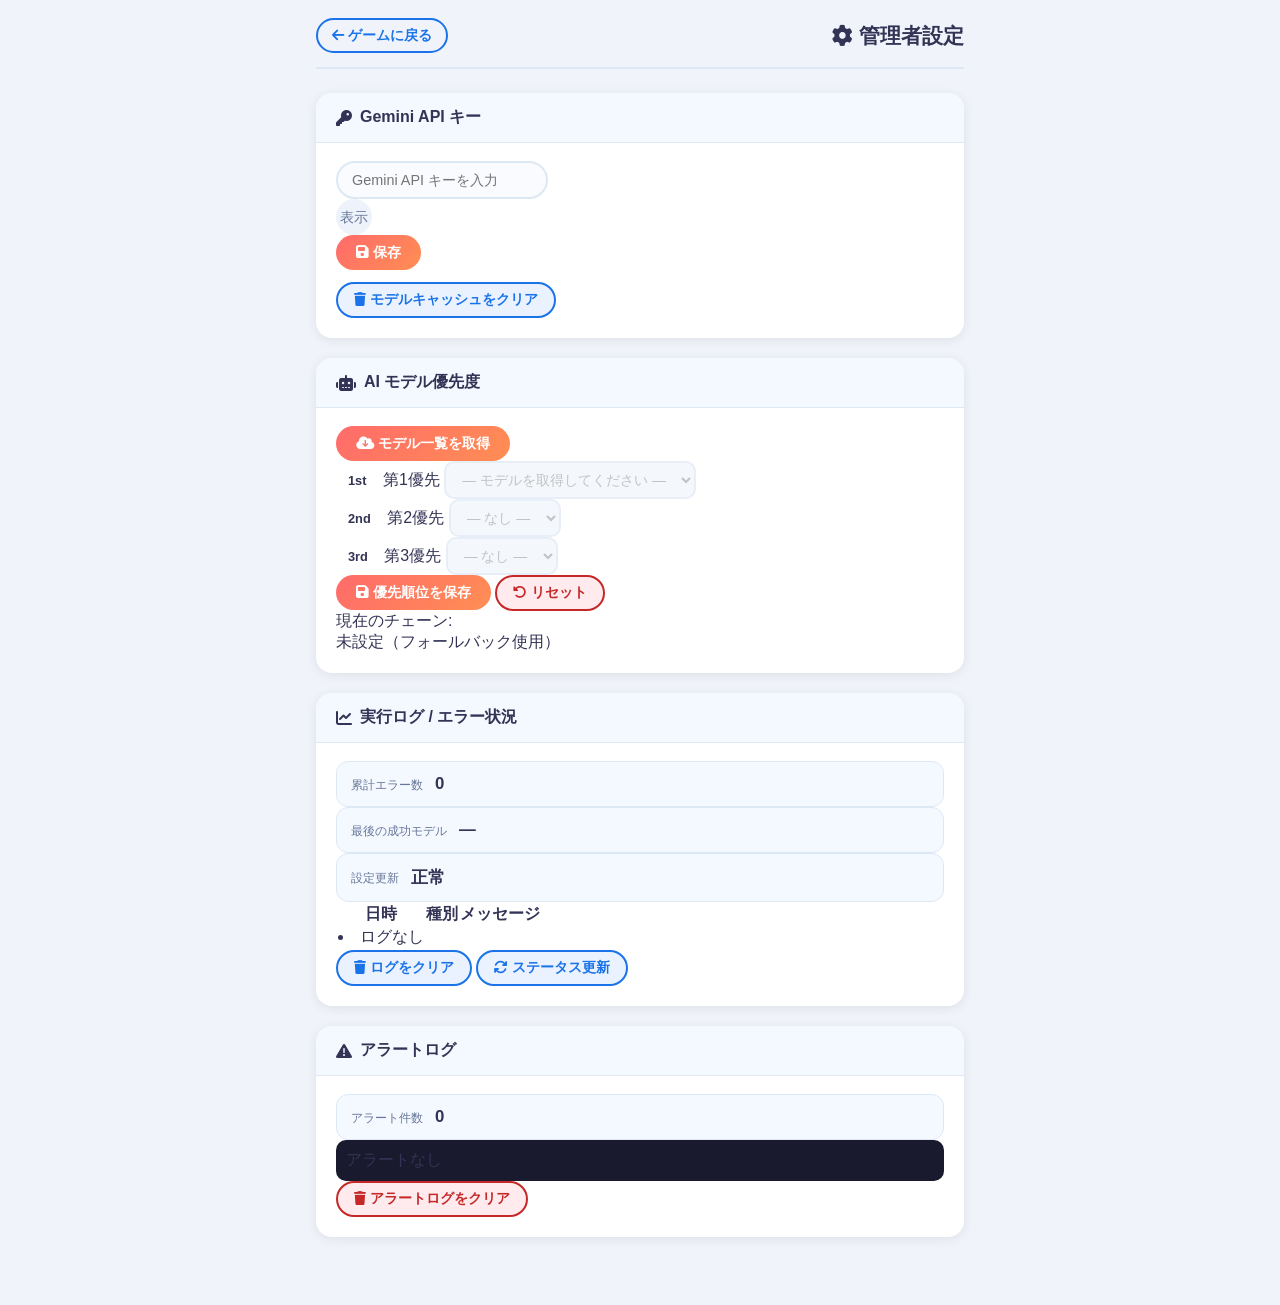
==== commit 5f8f1fdc: "Update admin.html" ====
--- a/admin.html
+++ b/admin.html
@@ -1,14 +1,14 @@
 <!DOCTYPE html>
 <html lang="ja">
 <head>
-  <meta charset="UTF-8" />
-  <meta name="viewport" content="width=device-width, initial-scale=1.0" />
-  <title>管理者設定 — ずけい れんしゅう</title>
-  <link rel="stylesheet" href="css/style.css" />
-  <link rel="stylesheet" href="css/admin.css" />
-  <link href="https://fonts.googleapis.com/css2?family=M+PLUS+Rounded+1c:wght@400;700;800&display=swap" rel="stylesheet" />
-  <link rel="stylesheet" href="https://cdn.jsdelivr.net/npm/@fortawesome/fontawesome-free@6.4.0/css/all.min.css" />
-  <link rel="icon" href="data:,">
+  <meta charset="UTF-8">
+  <meta name="viewport" content="width=device-width, initial-scale=1.0">
+  <title>管理者設定 — 線交差パズル</title>
+  <link rel="stylesheet" href="css/style.css">
+  <link rel="stylesheet" href="css/admin.css">
+  <link rel="preconnect" href="https://fonts.googleapis.com">
+  <link href="https://fonts.googleapis.com/css2?family=Nunito:wght@400;600;700;800&display=swap" rel="stylesheet">
+  <link rel="stylesheet" href="https://cdnjs.cloudflare.com/ajax/libs/font-awesome/6.4.0/css/all.min.css">
 </head>
 <body class="admin-body">
 
@@ -16,224 +16,187 @@
 
     <!-- ヘッダー -->
     <header class="admin-header">
-      <h1 class="admin-header-title">🛠️ 管理者設定</h1>
       <a href="index.html" class="admin-back-link">
-        <i class="fa fa-arrow-left"></i> ゲームに戻る
+        <i class="fa-solid fa-arrow-left"></i> ゲームに戻る
       </a>
+      <h1 class="admin-header-title">
+        <i class="fa-solid fa-gear"></i> 管理者設定
+      </h1>
     </header>
 
-    <!-- ==============================
-         セクション 1: Gemini APIキー
-         ============================== -->
-    <section class="admin-section" id="section-apikey">
-      <h2 class="admin-section-title">
-        <i class="fa fa-key"></i> Gemini APIキー設定
-      </h2>
-      <div class="admin-section-body">
-        <p class="admin-desc">
-          Gemini APIキーを設定すると、AIが自動でゲームの問題を生成します。<br>
-          APIキーは <strong>このブラウザ内にのみ</strong> 保存され、外部送信はされません。
-        </p>
-        <div class="admin-apikey-row">
-          <input id="input-admin-apikey" type="password"
-                 class="admin-input" placeholder="AIzaSy..." autocomplete="off" />
-          <button id="btn-admin-apikey-show" class="admin-btn-icon" title="表示/非表示">
-            <i class="fa fa-eye" id="apikey-eye-icon"></i>
-          </button>
+    <!-- §1. API キー -->
+    <section class="admin-section">
+      <h2 class="admin-section-title">
+        <i class="fa-solid fa-key"></i> Gemini API キー
+      </h2>
+      <div class="admin-section-body">
+        <div class="form-row">
+          <input
+            id="input-admin-apikey"
+            type="password"
+            placeholder="Gemini API キーを入力"
+            class="admin-input"
+            autocomplete="off"
+          >
+          <button id="btn-admin-apikey-show" class="admin-btn-icon">表示</button>
           <button id="btn-admin-apikey-save" class="admin-btn-primary">
-            <i class="fa fa-save"></i> 保存
-          </button>
-        </div>
-        <p id="apikey-status" class="admin-status-msg"></p>
-      </div>
-    </section>
-
-    <!-- ==============================
-         セクション 2: AIモデル優先順位
-         ============================== -->
-    <section class="admin-section" id="section-models">
-      <h2 class="admin-section-title">
-        <i class="fa fa-robot"></i> AIモデル優先順位
-      </h2>
-      <div class="admin-section-body">
-        <p class="admin-desc">
-          問題生成に使用するAIモデルの優先順位を設定します。<br>
-          <strong>第1優先</strong> のモデルを最初に試み、失敗した場合に順次切り替えます。<br>
-          <span class="admin-recommend-note">★ flash-lite を含むモデルが推奨です（高速・無償枠対応）</span>
-        </p>
-
-        <!-- モデル取得ボタン -->
-        <button id="btn-fetch-models" class="admin-btn-secondary">
-          <i class="fa fa-sync"></i> 利用可能モデルを取得
+            <i class="fa-solid fa-floppy-disk"></i> 保存
+          </button>
+        </div>
+        <div id="apikey-status" class="admin-status-msg" style="display:none;"></div>
+        <div class="form-row" style="margin-top:0.75rem;">
+          <button id="btn-clear-cache" class="admin-btn-secondary">
+            <i class="fa-solid fa-trash"></i> モデルキャッシュをクリア
+          </button>
+        </div>
+      </div>
+    </section>
+
+    <!-- §2. AI モデル優先度 -->
+    <section class="admin-section">
+      <h2 class="admin-section-title">
+        <i class="fa-solid fa-robot"></i> AI モデル優先度
+      </h2>
+      <div class="admin-section-body">
+
+        <button id="btn-fetch-models" class="admin-btn-primary">
+          <i class="fa-solid fa-cloud-arrow-down"></i> モデル一覧を取得
         </button>
-        <p id="models-fetch-status" class="admin-status-msg"></p>
-
-        <!-- 優先順位セレクター -->
-        <div class="admin-priority-grid" id="priority-grid">
+        <div id="model-status" class="admin-status-msg" style="display:none;"></div>
+
+        <div class="priority-grid">
           <!-- 第1優先 -->
-          <div class="admin-priority-row">
-            <div class="admin-priority-label">
-              <span class="priority-badge priority-1">第1優先</span>
-            </div>
+          <div class="priority-item">
+            <label class="priority-label">
+              <span class="priority-badge p1">1st</span> 第1優先
+            </label>
             <select id="select-model-1" class="admin-select" disabled>
               <option value="">— モデルを取得してください —</option>
             </select>
-            <span class="priority-note" id="note-model-1"></span>
           </div>
           <!-- 第2優先 -->
-          <div class="admin-priority-row">
-            <div class="admin-priority-label">
-              <span class="priority-badge priority-2">第2優先</span>
-            </div>
+          <div class="priority-item">
+            <label class="priority-label">
+              <span class="priority-badge p2">2nd</span> 第2優先
+            </label>
             <select id="select-model-2" class="admin-select" disabled>
               <option value="">— なし —</option>
             </select>
-            <span class="priority-note" id="note-model-2"></span>
           </div>
           <!-- 第3優先 -->
-          <div class="admin-priority-row">
-            <div class="admin-priority-label">
-              <span class="priority-badge priority-3">第3優先</span>
-            </div>
+          <div class="priority-item">
+            <label class="priority-label">
+              <span class="priority-badge p3">3rd</span> 第3優先
+            </label>
             <select id="select-model-3" class="admin-select" disabled>
               <option value="">— なし —</option>
             </select>
-            <span class="priority-note" id="note-model-3"></span>
-          </div>
-        </div>
-
-        <!-- 保存ボタン -->
-        <div class="admin-save-row">
-          <button id="btn-save-chain" class="admin-btn-primary" disabled>
-            <i class="fa fa-save"></i> 優先順位を保存
+          </div>
+        </div>
+
+        <!-- ERR-3 修正: save-row を select の外に配置し、ボタンIDを正確に設定 -->
+        <div class="save-row">
+          <button id="btn-save-chain" class="admin-btn-primary">
+            <i class="fa-solid fa-floppy-disk"></i> 優先順位を保存
           </button>
           <button id="btn-clear-chain" class="admin-btn-danger">
-            <i class="fa fa-trash"></i> 設定をリセット
-          </button>
-        </div>
-        <p id="chain-save-status" class="admin-status-msg"></p>
-
-        <!-- 現在の有効チェーン表示 -->
-        <div class="admin-current-chain" id="current-chain-display" style="display:none">
-          <p class="admin-current-chain-label">現在の有効チェーン：</p>
-          <div id="current-chain-badges" class="chain-badges"></div>
-        </div>
-      </div>
-    </section>
-
-    <!-- ==============================
-         セクション 3: 実行ログ / エラー
-         ============================== -->
-    <section class="admin-section" id="section-logs">
-      <h2 class="admin-section-title">
-        <i class="fa fa-list-alt"></i> 実行ログ・エラー状況
-      </h2>
-      <div class="admin-section-body">
-        <p class="admin-desc">
-          最新のAI生成ステータスとエラー履歴を表示します。<br>
-          ゲーム画面でAI生成を実行後、このページを再度開くか更新すると最新情報が反映されます。
-        </p>
+            <i class="fa-solid fa-rotate-left"></i> リセット
+          </button>
+        </div>
+
+        <div class="current-chain-wrap">
+          <p class="current-chain-label">現在のチェーン:</p>
+          <div id="current-chain-display" class="current-chain-display">
+            <span class="chain-empty">未設定（フォールバック使用）</span>
+          </div>
+        </div>
+
+      </div>
+    </section>
+
+    <!-- §3. 実行ログ / エラー状況 -->
+    <section class="admin-section">
+      <h2 class="admin-section-title">
+        <i class="fa-solid fa-chart-line"></i> 実行ログ / エラー状況
+      </h2>
+      <div class="admin-section-body">
 
         <!-- ステータスカード -->
-        <div class="admin-status-cards" id="status-cards">
-          <div class="status-card" id="card-error-count">
-            <div class="status-card-icon status-card-icon--error">
-              <i class="fa fa-exclamation-triangle"></i>
-            </div>
-            <div class="status-card-body">
-              <div class="status-card-value" id="val-error-count">—</div>
-              <div class="status-card-label">累計エラー回数</div>
-            </div>
-          </div>
-          <div class="status-card" id="card-last-model">
-            <div class="status-card-icon status-card-icon--ok">
-              <i class="fa fa-check-circle"></i>
-            </div>
-            <div class="status-card-body">
-              <div class="status-card-value" id="val-last-model">—</div>
-              <div class="status-card-label">直近の成功モデル</div>
-            </div>
-          </div>
-          <div class="status-card" id="card-needs-redo">
-            <div class="status-card-icon status-card-icon--warn">
-              <i class="fa fa-tools"></i>
-            </div>
-            <div class="status-card-body">
-              <div class="status-card-value" id="val-needs-redo">—</div>
-              <div class="status-card-label">設定更新が必要</div>
-            </div>
-          </div>
-        </div>
-
-        <!-- 直近エラーメッセージ -->
-        <div class="admin-last-error" id="last-error-box" style="display:none">
-          <p class="admin-last-error-title">
-            <i class="fa fa-exclamation-circle"></i> 直近のエラー
-          </p>
-          <p id="last-error-msg" class="admin-last-error-msg"></p>
-          <p class="admin-last-error-action" id="last-error-action"></p>
-        </div>
-
-        <!-- ログ一覧 -->
-        <div class="admin-log-header">
-          <span class="admin-log-title">ログ履歴</span>
-          <button id="btn-clear-log" class="admin-btn-text">
-            <i class="fa fa-trash"></i> ログをクリア
-          </button>
-        </div>
-        <div id="admin-log-list" class="admin-log-list">
-          <p class="admin-log-empty">ログはまだありません。<br>ゲームでAI生成を行うとここに記録されます。</p>
-        </div>
-
-        <!-- 更新ボタン -->
-        <button id="btn-refresh-status" class="admin-btn-secondary" style="margin-top:12px">
-          <i class="fa fa-sync"></i> ステータスを更新
-        </button>
-      </div>
-    </section>
-
-    <!-- ==============================
-     セクション 4: アラートログ（v1.1追加）
-     ============================== -->
-<section class="admin-section" id="section-alerts">
-  <h2 class="admin-section-title">
-    <i class="fa fa-bell"></i> アラートログ
-  </h2>
-  <div class="admin-section-body">
-    <p class="admin-desc">
-      ゲーム画面でAI生成中に発生したアラートを記録します。<br>
-      発生日時・アラート種別・使用モデル・AIのJSON出力を確認できます。
-    </p>
-
-    <!-- アラート件数カード -->
-    <div class="admin-status-cards" style="margin-bottom:12px">
-      <div class="status-card">
-        <div class="status-card-icon status-card-icon--error">
-          <i class="fa fa-bell"></i>
-        </div>
-        <div class="status-card-body">
-          <div class="status-card-value" id="val-alert-count">—</div>
-          <div class="status-card-label">総アラート件数</div>
-        </div>
-      </div>
-    </div>
-
-    <!-- アラートログ一覧 -->
-    <div class="admin-log-header">
-      <span class="admin-log-title">アラート履歴</span>
-      <button id="btn-clear-alert-log" class="admin-btn-text">
-        <i class="fa fa-trash"></i> アラートをクリア
-      </button>
-    </div>
-    <div id="alert-log-list" class="admin-log-list alert-log-list">
-      <p class="admin-log-empty">アラートはまだありません。</p>
-    </div>
-  </div>
-</section>
-    
+        <div class="status-card-grid">
+          <div class="status-card">
+            <div class="status-card-label">累計エラー数</div>
+            <div id="status-error-count" class="status-card-value">0</div>
+          </div>
+          <div class="status-card">
+            <div class="status-card-label">最後の成功モデル</div>
+            <div id="status-last-model" class="status-card-value">—</div>
+          </div>
+          <div class="status-card">
+            <div class="status-card-label">設定更新</div>
+            <div id="status-needs-update" class="status-card-value">正常</div>
+          </div>
+        </div>
+
+        <!-- 直近エラー -->
+        <div id="status-last-error" class="recent-error-box" style="display:none;"></div>
+
+        <!-- ERR-4 修正: ログリストを table 形式に変更 -->
+        <div class="log-table-wrap">
+          <table class="log-table">
+            <thead>
+              <tr>
+                <th class="log-th-ts">日時</th>
+                <th class="log-th-level">種別</th>
+                <th class="log-th-msg">メッセージ</th>
+              </tr>
+            </thead>
+            <tbody id="admin-log-list">
+              <tr><td colspan="3" class="log-empty">ログなし</td></tr>
+            </tbody>
+          </table>
+        </div>
+
+        <div class="log-actions">
+          <button id="btn-clear-log" class="admin-btn-secondary">
+            <i class="fa-solid fa-trash"></i> ログをクリア
+          </button>
+          <button id="btn-refresh-status" class="admin-btn-secondary">
+            <i class="fa-solid fa-arrows-rotate"></i> ステータス更新
+          </button>
+        </div>
+
+      </div>
+    </section>
+
+    <!-- §4. アラートログ -->
+    <section class="admin-section">
+      <h2 class="admin-section-title">
+        <i class="fa-solid fa-triangle-exclamation"></i> アラートログ
+      </h2>
+      <div class="admin-section-body">
+
+        <div class="status-card-grid">
+          <div class="status-card">
+            <div class="status-card-label">アラート件数</div>
+            <div id="alert-count" class="status-card-value">0</div>
+          </div>
+        </div>
+
+        <ul id="alert-log-list" class="alert-log-list">
+          <li class="log-empty">アラートなし</li>
+        </ul>
+
+        <div class="log-actions">
+          <button id="btn-clear-alert-log" class="admin-btn-danger">
+            <i class="fa-solid fa-trash"></i> アラートログをクリア
+          </button>
+        </div>
+
+      </div>
+    </section>
+
   </div><!-- /.admin-page -->
 
-  <!-- gemini.js のみ読み込む（app.js / canvas.js 不要） -->
   <script src="js/gemini.js"></script>
   <script src="js/admin.js"></script>
 </body>
--- a/css/style.css
+++ b/css/style.css
@@ -387,60 +387,62 @@
 /* ========================================
    エラー・通知バナー（× 閉じボタン付き）
    v2.5 以降
-   ======================================== */
-
-.model-error-banner {
+   エラー / 通知バナー（BUG-D 修正: banner-text / banner-close 追加）
+   ============================================================ */
+#model-error-banner {
+  display: none;               /* js で flex に切替 */
+  align-items: center;
+  justify-content: space-between;
+  gap: 0.5rem;
   position: fixed;
-  top: 0; left: 0; right: 0;
-  padding: 8px 48px 8px 20px; /* 右側に × ボタン分の余白 */
-  font-size: 13px;
-  font-family: var(--font);
-  font-weight: 700;
-  text-align: center;
+  top: 0;
+  left: 0;
+  right: 0;
+  z-index: 9999;
+  padding: 0.6rem 1rem;
+  background: linear-gradient(90deg, #FF6B6B, #FF8E53);
+  color: #fff;
+  font-size: 0.85rem;
+  font-weight: 600;
+  box-shadow: 0 2px 8px rgba(0,0,0,.25);
+}
+
+/* バナー本文: クリックで admin.html へ */
+#model-error-banner .banner-text {
+  flex: 1;
   cursor: pointer;
-  z-index: 9999;
-  transition: background .3s;
-  line-height: 1.5;
-  display: flex;
-  align-items: center;
-  justify-content: center;
-}
-.model-error-banner--error { background: #c62828; color: #fff; }
-.model-error-banner--error:hover { background: #b71c1c; }
-.model-error-banner--info  { background: #1565c0; color: #fff; }
-.model-error-banner--info:hover  { background: #0d47a1; }
-
-/* バナー本文テキスト */
-.banner-text { flex: 1; text-align: center; }
-
-/* × 閉じボタン */
-.banner-close {
-  position: absolute;
-  right: 12px;
-  top: 50%;
-  transform: translateY(-50%);
+  text-decoration: underline;
+  text-underline-offset: 3px;
+  min-width: 0;
+  overflow: hidden;
+  text-overflow: ellipsis;
+  white-space: nowrap;
+}
+
+/* × ボタン: クリックで閉じるだけ */
+#model-error-banner .banner-close {
+  flex-shrink: 0;
   background: none;
   border: none;
-  color: inherit;
-  font-size: 18px;
-  font-weight: 900;
+  color: #fff;
+  font-size: 1.2rem;
   line-height: 1;
   cursor: pointer;
-  padding: 4px 6px;
-  border-radius: 4px;
-  opacity: 0.75;
-  transition: opacity .15s, background .15s;
-}
-.banner-close:hover {
+  padding: 0 0.2rem;
+  opacity: 0.85;
+  transition: opacity 0.15s;
+}
+#model-error-banner .banner-close:hover {
   opacity: 1;
-  background: rgba(255,255,255,.2);
-}
-
+}
+
+/* スマートフォン対応 */
 @media (max-width: 600px) {
-  .model-error-banner { font-size: 11px; padding: 7px 40px 7px 12px; }
-  .banner-close { font-size: 16px; right: 8px; }
-}
-
+  #model-error-banner {
+    font-size: 0.78rem;
+    padding: 0.5rem 0.75rem;
+  }
+}
 
 /* ===== Responsive — タブレット ===== */
 @media (min-width: 601px) and (max-width: 900px) {
--- a/css/admin.css
+++ b/css/admin.css
@@ -339,6 +339,79 @@
 .admin-log-entry--error .admin-log-msg { color: #ef9a9a; }
 .admin-log-entry--warn  .admin-log-msg { color: #ffe082; }
 
+/* ========================================================
+   アラートログ（v1.1追加）
+   ======================================================== */
+
+.alert-log-list {
+  max-height: 480px;
+  overflow-y: auto;
+  background: #1a1a2e;
+  border-radius: 10px;
+  padding: 10px;
+  font-family: 'Courier New', monospace;
+}
+
+.alert-log-entry {
+  border-radius: 8px;
+  padding: 10px 12px;
+  margin-bottom: 10px;
+  border-left: 4px solid #555;
+  background: #22223a;
+}
+.alert-log-entry--model  { border-left-color: #ef5350; }
+.alert-log-entry--prompt { border-left-color: #ffcc02; }
+.alert-log-entry--level  { border-left-color: #64b5f6; }
+
+.alert-log-header {
+  display: flex;
+  align-items: center;
+  gap: 8px;
+  flex-wrap: wrap;
+  margin-bottom: 4px;
+}
+.alert-log-ts    { font-size: .72rem; color: #888; white-space: nowrap; }
+.alert-log-model { font-size: .72rem; color: #aaa; white-space: nowrap; flex: 1; text-align: right; }
+.alert-log-msg   { font-size: .82rem; color: #eee; margin-bottom: 6px; word-break: break-all; }
+
+/* アラート種別バッジ */
+.alert-type-badge {
+  font-size: .7rem;
+  font-weight: 800;
+  padding: 2px 8px;
+  border-radius: 12px;
+  white-space: nowrap;
+}
+.alert-type--model  { background: #b71c1c; color: #fff; }
+.alert-type--prompt { background: #f9a825; color: #1a1a2e; }
+.alert-type--level  { background: #1565c0; color: #fff; }
+.alert-type--other  { background: #444; color: #ccc; }
+
+/* JSON出力の折りたたみ */
+.alert-log-raw { margin-top: 4px; }
+.alert-log-raw-summary {
+  font-size: .75rem;
+  color: #64b5f6;
+  cursor: pointer;
+  user-select: none;
+  padding: 2px 0;
+}
+.alert-log-raw-summary:hover { color: #90caf9; }
+.alert-log-raw-pre {
+  margin-top: 6px;
+  padding: 8px;
+  background: #111128;
+  border-radius: 6px;
+  font-size: .72rem;
+  color: #a5d6a7;
+  overflow-x: auto;
+  white-space: pre-wrap;
+  word-break: break-all;
+  max-height: 200px;
+  overflow-y: auto;
+}
+
+
 /* ── レスポンシブ ── */
 @media (max-width: 600px) {
   .admin-section-body { padding: 14px 14px 16px; }
